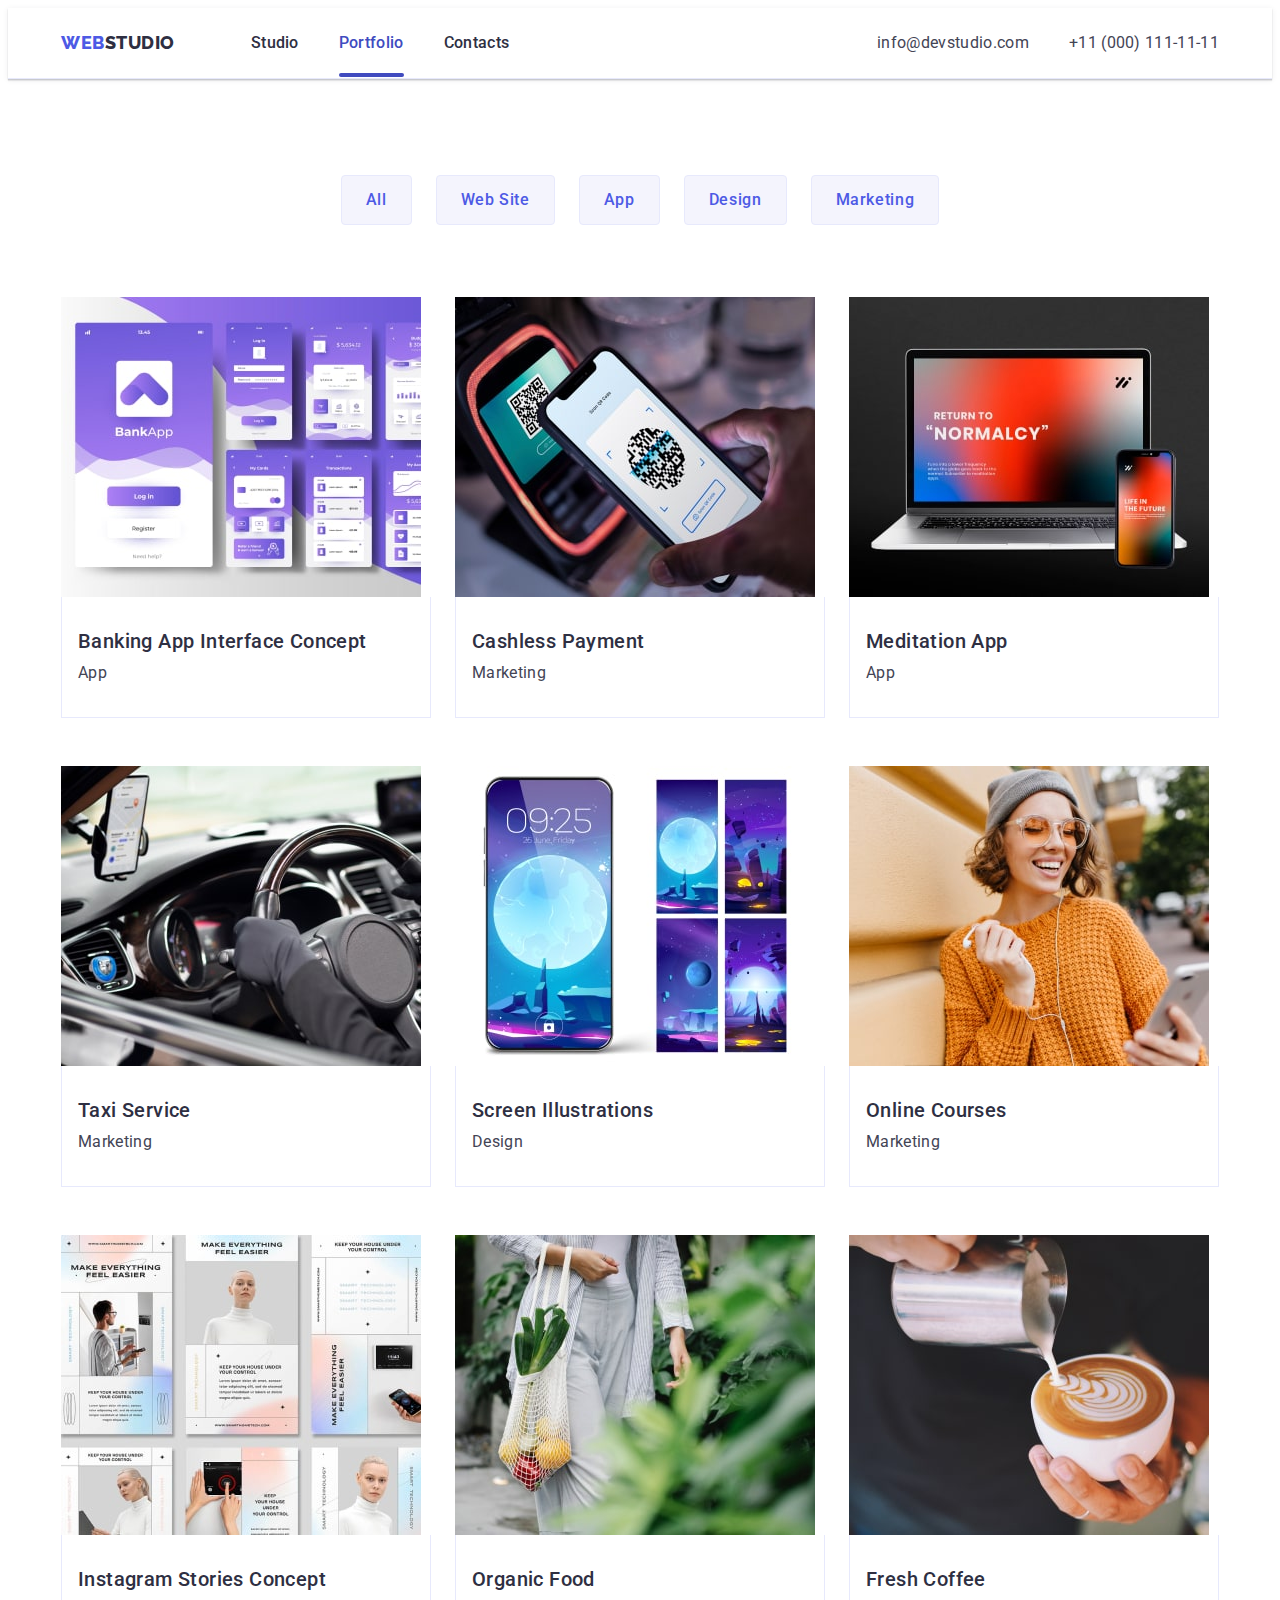
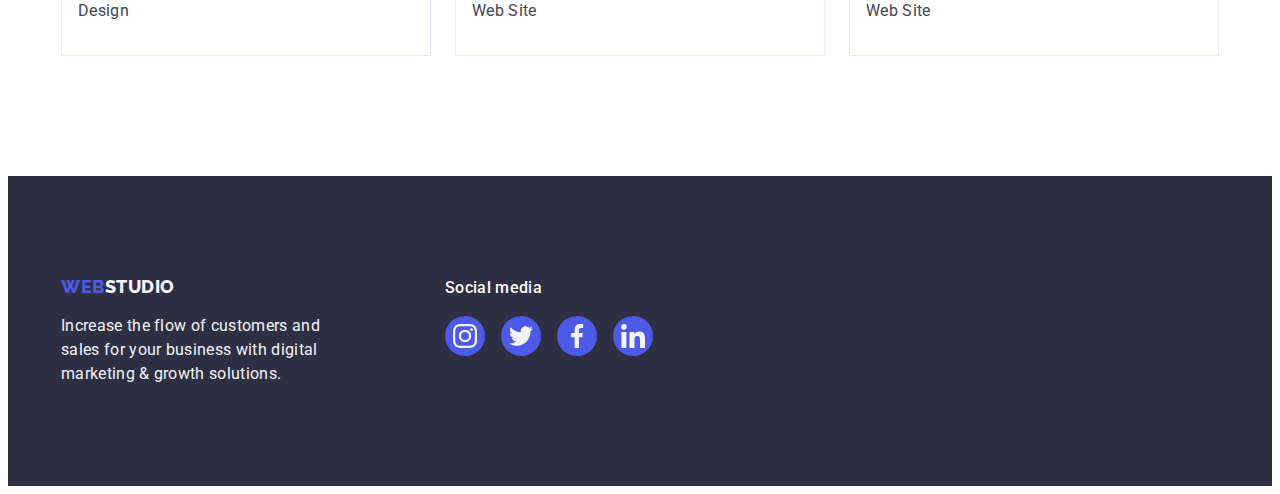
==== portfolio.html @ 8c323e9b "Initial commit" ====
<!DOCTYPE html>
<html lang="en">
  <head>
    <meta charset="UTF-8" />
    <meta name="viewport" content="width=device-width, initial-scale=1.0" />
    <title>Portfolio</title>
    <link rel="preconnect" href="https://fonts.googleapis.com" />
    <link rel="preconnect" href="https://fonts.gstatic.com" crossorigin />
    <link
      href="https://fonts.googleapis.com/css2?family=Raleway:wght@800&family=Roboto:wght@400;500;700;900&display=swap"
      rel="stylesheet"
    />
    <link
      rel="stylesheet"
      href="https://cdnjs.cloudflare.com/ajax/libs/modern-normalize/2.0.0/modern-normalize.min.css"
      integrity="sha512-4xo8blKMVCiXpTaLzQSLSw3KFOVPWhm/TRtuPVc4WG6kUgjH6J03IBuG7JZPkcWMxJ5huwaBpOpnwYElP/m6wg=="
      crossorigin="anonymous"
      referrerpolicy="no-referrer"
    />
    <link rel="stylesheet" href="./css/styles.css" />
  </head>
  <body>
    <header class="header">
      <div class="container header-container">
        <nav class="header-navigation">
          <a href="./index.html" class="header-logo link"
            >Web<span class="header-logo-part">Studio</span></a
          >
          <ul class="list header-menu">
            <li>
              <a class="header-menu-link link" href="./index.html">Studio</a>
            </li>
            <li>
              <a class="header-menu-link link current" href="./portfolio.html"
                >Portfolio</a
              >
            </li>
            <li><a class="header-menu-link link" href="">Contacts</a></li>
          </ul>
        </nav>
        <address class="header-address">
          <ul class="list header-contacts">
            <li>
              <a class="contact-link link" href="mailto:info@devstudio.com"
                >info@devstudio.com</a
              >
            </li>
            <li>
              <a class="contact-link link" href="tel:+110001111111"
                >+11 (000) 111-11-11</a
              >
            </li>
          </ul>
        </address>
      </div>
    </header>
    <main>
      <section class="section-portfolio">
        <div class="container">
          <h1 class="visually-hidden">portfolio</h1>

          <ul class="list filter-list">
            <li><button type="button" class="filter-btn">All</button></li>
            <li>
              <button type="button" class="filter-btn">Web Site</button>
            </li>
            <li><button type="button" class="filter-btn">App</button></li>
            <li><button type="button" class="filter-btn">Design</button></li>
            <li>
              <button type="button" class="filter-btn">Marketing</button>
            </li>
          </ul>

          <ul class="list card-list">
            <li class="portfolio-card">
              <a class="link portfolio-link" href="">
                <div class="portfolio-cover">
                  <img
                    class="portfolio-img"
                    src="./images/App1.jpg"
                    alt="banking app"
                    width="360"
                    height="300"
                  />
                  <p class="portfolio-cover-text">
                    14 Stylish and User-Friendly App Design Concepts · Task
                    Manager App · Calorie Tracker App · Exotic Fruit Ecommerce
                    App · Cloud Storage App
                  </p>
                </div>
                <div class="portfolio-card-content">
                  <h2 class="portfolio-title">Banking App Interface Concept</h2>
                  <p class="portfolio-text">App</p>
                </div>
              </a>
            </li>
            <li class="portfolio-card">
              <a class="link portfolio-link" href="">
                <div class="portfolio-cover">
                  <img
                    src="./images/Cashless.jpg"
                    alt="Cashless Payment"
                    width="360"
                    height="300"
                  />
                  <p class="portfolio-cover-text">
                    14 Stylish and User-Friendly App Design Concepts · Task
                    Manager App · Calorie Tracker App · Exotic Fruit Ecommerce
                    App · Cloud Storage App
                  </p>
                </div>
                <div class="portfolio-card-content">
                  <h2 class="portfolio-title">Cashless Payment</h2>
                  <p class="portfolio-text">Marketing</p>
                </div>
              </a>
            </li>
            <li class="portfolio-card">
              <a class="link portfolio-link" href="">
                <div class="portfolio-cover">
                  <img
                    src="./images/Meditation-app.jpg"
                    alt="Meditation App"
                    width="360"
                    height="300"
                  />
                  <p class="portfolio-cover-text">
                    14 Stylish and User-Friendly App Design Concepts · Task
                    Manager App · Calorie Tracker App · Exotic Fruit Ecommerce
                    App · Cloud Storage App
                  </p>
                </div>
                <div class="portfolio-card-content">
                  <h2 class="portfolio-title">Meditation App</h2>
                  <p class="portfolio-text">App</p>
                </div>
              </a>
            </li>

            <li class="portfolio-card">
              <a class="link portfolio-link" href="">
                <div class="portfolio-cover">
                  <img
                    src="./images/Taxi-service.jpg"
                    alt="Taxi Service"
                    width="360"
                    height="300"
                  />
                  <p class="portfolio-cover-text">
                    14 Stylish and User-Friendly App Design Concepts · Task
                    Manager App · Calorie Tracker App · Exotic Fruit Ecommerce
                    App · Cloud Storage App
                  </p>
                </div>
                <div class="portfolio-card-content">
                  <h2 class="portfolio-title">Taxi Service</h2>
                  <p class="portfolio-text">Marketing</p>
                </div>
              </a>
            </li>
            <li class="portfolio-card">
              <a class="link portfolio-link" href="">
                <div class="portfolio-cover">
                  <img
                    src="./images/Screen.jpg"
                    alt="Screen Illustrations"
                    width="360"
                    height="300"
                  />
                  <p class="portfolio-cover-text">
                    14 Stylish and User-Friendly App Design Concepts · Task
                    Manager App · Calorie Tracker App · Exotic Fruit Ecommerce
                    App · Cloud Storage App
                  </p>
                </div>
                <div class="portfolio-card-content">
                  <h2 class="portfolio-title">Screen Illustrations</h2>
                  <p class="portfolio-text">Design</p>
                </div>
              </a>
            </li>
            <li class="portfolio-card">
              <a class="link portfolio-link" href="">
                <div class="portfolio-cover">
                  <img
                    src="./images/Online-courses.jpg"
                    alt="Online Courses"
                    width="360"
                    height="300"
                  />
                  <p class="portfolio-cover-text">
                    14 Stylish and User-Friendly App Design Concepts · Task
                    Manager App · Calorie Tracker App · Exotic Fruit Ecommerce
                    App · Cloud Storage App
                  </p>
                </div>
                <div class="portfolio-card-content">
                  <h2 class="portfolio-title">Online Courses</h2>
                  <p class="portfolio-text">Marketing</p>
                </div>
              </a>
            </li>

            <li class="portfolio-card">
              <a class="link portfolio-link" href="">
                <div class="portfolio-cover">
                  <img
                    src="./images/Instagram-stories.jpg"
                    alt="Instagram Stories"
                    width="360"
                    height="300"
                  />
                  <p class="portfolio-cover-text">
                    14 Stylish and User-Friendly App Design Concepts · Task
                    Manager App · Calorie Tracker App · Exotic Fruit Ecommerce
                    App · Cloud Storage App
                  </p>
                </div>
                <div class="portfolio-card-content">
                  <h2 class="portfolio-title">Instagram Stories Concept</h2>
                  <p class="portfolio-text">Design</p>
                </div>
              </a>
            </li>
            <li class="portfolio-card">
              <a class="link portfolio-link" href="">
                <div class="portfolio-cover">
                  <img
                    src="./images/Organic-food.jpg"
                    alt="Organic Food"
                    width="360"
                    height="300"
                  />
                  <p class="portfolio-cover-text">
                    14 Stylish and User-Friendly App Design Concepts · Task
                    Manager App · Calorie Tracker App · Exotic Fruit Ecommerce
                    App · Cloud Storage App
                  </p>
                </div>
                <div class="portfolio-card-content">
                  <h2 class="portfolio-title">Organic Food</h2>
                  <p class="portfolio-text">Web Site</p>
                </div>
              </a>
            </li>
            <li class="portfolio-card">
              <a class="link portfolio-link" href="">
                <div class="portfolio-cover">
                  <img
                    src="./images/Fresh-coffee.jpg"
                    alt="Fresh Coffee"
                    width="360"
                    height="300"
                  />
                  <p class="portfolio-cover-text">
                    14 Stylish and User-Friendly App Design Concepts · Task
                    Manager App · Calorie Tracker App · Exotic Fruit Ecommerce
                    App · Cloud Storage App
                  </p>
                </div>
                <div class="portfolio-card-content">
                  <h2 class="portfolio-title">Fresh Coffee</h2>
                  <p class="portfolio-text">Web Site</p>
                </div>
              </a>
            </li>
          </ul>
        </div>
      </section>
    </main>
    <footer class="footer">
      <div class="container footer-container">
        <div class="footer-webstudio">
          <a href="./index.html" class="footer-logo link"
            >Web<span class="footer-logo-part">Studio</span></a
          >
          <p class="footer-text">
            Increase the flow of customers and sales for your business with
            digital marketing & growth solutions.
          </p>
        </div>
        <div class="footer-socials">
          <p class="footer-socials-text">Social media</p>
          <ul class="footer-list list">
            <li class="footer-socials-icon">
              <a href="" class="link footer-socials-link">
                <svg class="socials-icon" width="24" height="24">
                  <use href="./images/icons.svg#icon-instagram-2"></use>
                </svg>
              </a>
            </li>
            <li class="footer-socials-icon">
              <a href="" class="link footer-socials-link">
                <svg class="socials-icon" width="24" height="24">
                  <use href="./images/icons.svg#icon-twitter-1"></use>
                </svg>
              </a>
            </li>
            <li class="footer-socials-icon">
              <a href="" class="link footer-socials-link">
                <svg class="socials-icon" width="24" height="24">
                  <use href="./images/icons.svg#icon-facebook-1"></use>
                </svg>
              </a>
            </li>
            <li class="footer-socials-icon">
              <a href="" class="link footer-socials-link">
                <svg class="socials-icon" width="24" height="24">
                  <use href="./images/icons.svg#icon-linkedin-1"></use>
                </svg>
              </a>
            </li>
          </ul>
        </div>
      </div>
    </footer>
  </body>
</html>
---- css/styles.css ----
:root {
  --iris: #4d5ae5;
  --navyblue: #2e2f42;
  --slate: #434455;
  --white: #fff;
  --ocean: #404bbf;
  --cloud: #f4f4fd;
  --green: #31d0aa;
  --dairy: #fcfcfc;
}

p,
h1,
h2,
h3,
h4,
h5,
h6 {
  margin-top: 0;
  margin-bottom: 0;
}

ul,
ol {
  margin-top: 0;
  margin-bottom: 0;
  padding-left: 0;
}

img {
  display: block;
}

.list {
  list-style-type: none;
}

.link {
  text-decoration: none;
}

body {
  font-family: "Roboto", sans-serif;
  color: #434455;
  background-color: #fff;
}

.container {
  width: 100%;
  max-width: 1158px;
  padding-right: 15px;
  padding-left: 15px;
  margin: 0 auto;
}

.visually-hidden {
  position: absolute;
  width: 1px;
  height: 1px;
  margin: -1px;
  border: 0;
  padding: 0;
  white-space: nowrap;
  clip-path: inset(100%);
  clip: rect(0 0 0 0);
  overflow: hidden;
}

.section {
  padding-top: 120px;
  padding-bottom: 120px;
}

/**---------- HEADER ---------- */

.header {
  border-bottom: 1px solid #e7e9fc;
  box-shadow: 0px 2px 1px rgba(46, 47, 66, 0.08),
    0px 1px 1px rgba(46, 47, 66, 0.16), 0px 1px 6px rgba(46, 47, 66, 0.08);
}

.header-container {
  display: flex;
  align-items: center;
}

.header-logo {
  color: var(--iris, #4d5ae5);
  font-size: 18px;
  font-family: "Raleway", sans-serif;
  font-weight: 800;
  line-height: 1.17;
  letter-spacing: 0.03em;
  text-transform: uppercase;
  padding-top: 24px;
  padding-bottom: 24px;
  margin-right: 76px;
}

.header-logo-part {
  color: var(--navyblue, #2e2f42);
  font-size: 18px;
  font-weight: 800;
  line-height: 1.16;
  letter-spacing: 0.03em;
  text-transform: uppercase;
}

.header-navigation {
  display: flex;
  align-items: center;
}

.header-menu {
  display: flex;
  gap: 40px;
}

.header-address {
  margin-left: auto;
}

.header-contacts {
  display: flex;
  gap: 40px;
}

.header-menu-link {
  color: var(--navyblue, #2e2f42);
  font-size: 16px;
  font-weight: 500;
  line-height: 1.5;
  letter-spacing: 0.02em;
  padding: 24px 0;
  transition: color 250ms cubic-bezier(0.4, 0, 0.2, 1);
}

.current {
  position: relative;
  color: var(--ocean, #404bbf);
}

.current::after {
  content: "";
  position: absolute;
  bottom: -1px;
  left: 0;
  width: 100%;
  height: 4px;
  border-radius: 2px;
  background: var(--ocean, #404bbf);
}

.contact-link {
  color: var(--slate, #434455);
  font-size: 16px;
  line-height: 1.5;
  letter-spacing: 0.02em;
  padding: 24px 0;
  transition: color 250ms cubic-bezier(0.4, 0, 0.2, 1);
}

.header-menu-link:hover,
.header-menu-link:focus {
  color: var(--ocean, #404bbf);
}

.header-address {
  font-style: normal;
}

.contact-link:hover,
.contact-link:focus {
  color: #404bbf;
}

/**---------- HERO ---------- */

.hero {
  background: var(--navyblue, #2e2f42);
  padding-top: 188px;
  padding-bottom: 188px;
  background-image: linear-gradient(
      rgba(46, 47, 66, 0.7),
      rgba(46, 47, 66, 0.7)
    ),
    url(../images/people-office.jpg);
  max-width: 1440px;
  margin: 0 auto;
  background-repeat: no-repeat;
  background-position: center;
  background-size: cover;
}

.hero-container {
  display: block;
}

.hero-title {
  color: var(--white, #fff);
  font-size: 56px;
  line-height: 1.07;
  letter-spacing: 0.02em;
  text-align: center;
  max-width: 496px;
  display: flex;
  width: 496px;
  flex-direction: column;
  flex-shrink: 0;
  margin-bottom: 48px;
  display: block;
  margin-left: auto;
  margin-right: auto;
}

.hero-btn {
  color: var(--white, #fff);
  font-size: 16px;
  font-family: "Roboto", sans-serif;
  font-weight: 500;
  line-height: 1.5;
  letter-spacing: 0.04em;
  background-color: var(--iris, #4d5ae5);
  cursor: pointer;
  margin: 0 auto;
  display: block;
  border: none;
  padding: 16px 32px;
  border-radius: 4px;
  min-width: 169px;
  transition: background-color 250ms cubic-bezier(0.4, 0, 0.2, 1);
}

.hero-btn:hover,
.hero-btn:focus {
  background-color: var(--ocean, #404bbf);
}

/**---------- FEATURES ---------- */

.features-list {
  display: flex;
  gap: 24px;
}

.features-item {
  width: calc((100% - 24px * 3) / 4);
}

.features-block-icon {
  display: flex;
  align-items: center;
  justify-content: center;
  width: 264px;
  height: 112px;
  border-radius: 4px;
  background: var(--cloud, #f4f4fd);
  padding: 24px 100px;
  margin-bottom: 8px;
}

.features-title {
  font-size: 20px;
  font-weight: 500;
  line-height: 1.2;
  letter-spacing: 0.04em;
  color: var(--navyblue, #2e2f42);
  margin-bottom: 8px;
}
.features-text {
  color: var(--slate, #434455);
  font-size: 16px;
  line-height: 1.5;
  letter-spacing: 0.02em;
}

/**---------- WORK ---------- */

.section-work {
  padding-top: 0;
}

.work-list {
  display: flex;
  gap: 24px;
}

.work-item {
  width: calc((100% - 24px * 2) / 3);
}

.work-title {
  font-size: 36px;
  line-height: 1.11;
  letter-spacing: 0.02em;
  text-transform: capitalize;
  text-align: center;
  color: var(--navyblue, #2e2f42);
  margin-bottom: 72px;
}

/**---------- OUR TEAM ---------- */

.team {
  background-color: var(--cloud, #f4f4fd);
  padding-bottom: 120px;
}

.team-title {
  font-size: 36px;
  line-height: 1.11;
  letter-spacing: 0.02em;
  text-transform: capitalize;
  text-align: center;
  color: var(--navyblue, #2e2f42);
  margin-bottom: 72px;
}

.team-list {
  display: flex;
  gap: 24px;
}

.team-card {
  background-color: var(--white, #fff);
  width: calc((100% - 24px * 3) / 4);
  border-radius: 0px 0px 4px 4px;
  box-shadow: 0px 2px 1px 0px rgba(46, 47, 66, 0.08),
    0px 1px 1px 0px rgba(46, 47, 66, 0.16),
    0px 1px 6px 0px rgba(46, 47, 66, 0.08);
}

.card-content {
  padding: 32px 0;
}

.team-member-title {
  font-size: 20px;
  font-weight: 500;
  line-height: 1.2;
  letter-spacing: 0.02em;
  color: var(--navyblue, #2e2f42);
  text-align: center;
  margin-bottom: 8px;
}

.team-text {
  color: var(--slate, #434455);
  font-size: 16px;
  line-height: 1.5;
  letter-spacing: 0.02em;
  text-align: center;
  margin-bottom: 8px;
}

.card-content-list {
  display: flex;
  justify-content: center;
  gap: 24px;
}

.team-socials-icon {
  width: 40px;
  height: 40px;
}

.socials-link:hover,
.socials-link:focus {
  background-color: var(--ocean, #404bbf);
}

.socials-link {
  width: 100%;
  height: 100%;
  display: flex;
  justify-content: center;
  align-items: center;
  background-color: var(--iris, #4d5ae5);
  border-radius: 50%;
  color: var(--cloud, #f4f4fd);
  transition: background-color 250ms cubic-bezier(0.4, 0, 0.2, 1);
}

.socials-icon {
  fill: currentColor;
}

/**---------- CUSTOMERS ---------- */

.customers-title {
  color: var(--navyblue, #2e2f42);
  text-align: center;
  font-size: 36px;
  font-weight: 700;
  line-height: 1.11;
  letter-spacing: 0.02em;
  text-transform: capitalize;
  margin-bottom: 72px;
}

.customers-list {
  display: flex;
  gap: 24px;
}

.customers-company {
  width: 168px;
  height: 88px;
  border-radius: 4px;
}

.customers-link {
  width: 100%;
  height: 100%;
  border: 1px solid var(--lightslate, #8e8f99);
  border-radius: 4px;
  display: flex;
  justify-content: center;
  align-items: center;
  color: var(--lightslate, #8e8f99);
  transition: border-color 250ms cubic-bezier(0.4, 0, 0.2, 1),
    color 250ms cubic-bezier(0.4, 0, 0.2, 1);
}

.customers-link:is(:hover, :focus) {
  border-color: var(--ocean, #404bbf);
  color: var(--ocean, #404bbf);
}

.customers-icon {
  fill: currentColor;
}

/**---------- FOOTER ---------- */

.footer {
  background-color: var(--navyblue, #2e2f42);
  padding: 100px 0;
}

.footer-container {
  display: flex;
  align-items: baseline;
}

.footer-webstudio {
  margin-right: 120px;
}

.footer-logo {
  color: var(--iris, #4d5ae5);
  font-size: 18px;
  font-family: "Raleway", sans-serif;
  font-weight: 800;
  line-height: 1.17;
  letter-spacing: 0.03em;
  text-transform: uppercase;
  margin-bottom: 16px;
  display: inline-block;
}

.footer-logo-part {
  color: var(--cloud, #f4f4fd);
  font-size: 18px;
  font-weight: 800;
  line-height: 1.16;
  letter-spacing: 0.03em;
  text-transform: uppercase;
}

.footer-text {
  color: var(--cloud, #f4f4fd);
  font-size: 16px;
  line-height: 1.5;
  letter-spacing: 0.02em;
  max-width: 264px;
}

.footer-socials {
  display: inline-block;
}

.footer-socials-text {
  font-size: 16px;
  font-style: normal;
  font-weight: 500;
  line-height: 1.5;
  letter-spacing: 0.02em;
  color: var(--white, #fff);
  margin-bottom: 16px;
}

.footer-list {
  display: flex;
  gap: 16px;
}

.footer-socials-icon {
  width: 40px;
  height: 40px;
}

.footer-socials-link {
  width: 100%;
  height: 100%;
  display: flex;
  justify-content: center;
  align-items: center;
  background-color: var(--iris, #4d5ae5);
  border-radius: 50%;
  color: var(--cloud, #f4f4fd);
  transition: background-color 250ms cubic-bezier(0.4, 0, 0.2, 1);
}

.footer-socials-link:hover,
.footer-socials-link:focus {
  background-color: var(--green, #31d0aa);
}
/**---------- PORTFOLIO ---------- */

.section-portfolio {
  padding-bottom: 120px;
  padding-top: 96px;
}

.filter-list {
  display: flex;
  justify-content: center;
  gap: 24px;
  margin-bottom: 72px;
}

.filter-btn {
  background-color: var(--cloud, #f4f4fd);
  color: var(--iris, #4d5ae5);
  font-size: 16px;
  font-family: "Roboto", sans-serif;
  font-weight: 500;
  line-height: 1.5;
  letter-spacing: 0.04em;
  cursor: pointer;
  border: 1px solid #e7e9fc;
  padding: 12px 24px;
  border-radius: 4px;
  transition: color 250ms cubic-bezier(0.4, 0, 0.2, 1),
    background-color 250ms cubic-bezier(0.4, 0, 0.2, 1),
    border-color 250ms cubic-bezier(0.4, 0, 0.2, 1),
    box-shadow 250ms cubic-bezier(0.4, 0, 0.2, 1);
}

.filter-btn:hover,
.filter-btn:focus {
  color: #ffffff;
  background: var(--ocean, #404bbf);
  border: 1px solid transparent;
  box-shadow: 0px 2px 2px 0px rgba(0, 0, 0, 0.12),
    0px 2px 1px 0px rgba(0, 0, 0, 0.08), 0px 3px 1px 0px rgba(0, 0, 0, 0.1);
}

.card-list {
  display: flex;
  flex-wrap: wrap;
  column-gap: 24px;
  row-gap: 48px;
}

.block-list:not(:last-child) {
  padding-bottom: 48px;
}

.portfolio-card {
  width: calc((100% - 48px) / 3);
}

.portfolio-cover {
  position: relative;
  overflow: hidden;
}

.portfolio-link:hover .portfolio-cover-text {
  transform: translateY(0%);
}

.portfolio-link:focus .portfolio-cover-text {
  transform: translateY(0%);
}

.portfolio-cover-text {
  position: absolute;
  top: 0;
  left: 0;
  width: 100%;
  height: 100%;
  padding: 40px 32px;
  color: var(--cloud, #f4f4fd);
  font-size: 16px;
  line-height: 1.5;
  letter-spacing: 0.02em;
  background-color: var(--iris, #4d5ae5);
  transform: translateY(100%);
  transition: transform 250ms cubic-bezier(0.4, 0, 0.2, 1);
}

.portfolio-link {
  display: block;
  transition: box-shadow 250ms cubic-bezier(0.4, 0, 0.2, 1);
  transform: translateY(0%);
}

.portfolio-link:hover,
.portfolio-link:focus {
  background: var(--white, #fff);
  box-shadow: 0px 2px 1px 0px rgba(46, 47, 66, 0.08),
    0px 1px 1px 0px rgba(46, 47, 66, 0.16),
    0px 1px 6px 0px rgba(46, 47, 66, 0.08);
}

.portfolio-card-content {
  padding: 32px 16px;
  border: 1px solid #e7e9fc;
  border-top: none;
}

.portfolio-title {
  font-size: 20px;
  font-weight: 500;
  line-height: 1.2;
  letter-spacing: 0.02em;
  color: var(--navyblue, #2e2f42);
  margin-bottom: 8px;
}

.portfolio-text {
  color: var(--slate, #434455);
  font-size: 16px;
  line-height: 1.5;
  letter-spacing: 0.02em;
}

/**---------- MODAL ---------- */

.backdrop {
  position: fixed;
  top: 0;
  width: 100%;
  height: 100%;
  background-color: var(--navyblue-modal, rgba(46, 47, 66, 0.4));
  transition: opacity 250ms cubic-bezier(0.4, 0, 0.2, 1),
    visibility 250ms cubic-bezier(0.4, 0, 0.2, 1);
}

.modal {
  width: 408px;
  min-height: 584px;
  border-radius: 4px;
  background-color: var(--dairy, #fcfcfc);
  box-shadow: 0px 2px 1px 0px rgba(0, 0, 0, 0.2),
    0px 1px 3px 0px rgba(0, 0, 0, 0.12), 0px 1px 1px 0px rgba(0, 0, 0, 0.14);
  position: absolute;
  left: 50%;
  top: 50%;
  transform: translate(-50%, -50%);
  transition: transform 250ms cubic-bezier(0.4, 0, 0.2, 1);
}

.modal-close-btn {
  border: none;
  background: transparent;
  width: 24px;
  height: 24px;
  position: absolute;
  top: 24px;
  right: 24px;
  cursor: pointer;
  border-radius: 50%;
  color: var(--navyblue);
  background-color: var(--cornflower, #e7e9fc);
  stroke-width: 1px;
  stroke: rgba(0, 0, 0, 0.1);
  transition: background-color 250ms cubic-bezier(0.4, 0, 0.2, 1),
    border 250ms cubic-bezier(0.4, 0, 0.2, 1);
  display: flex;
  justify-content: center;
  align-items: center;
  border: 1px solid rgba(0, 0, 0, 0.1);
  padding: 0;
}

.modal-close-btn:hover,
.modal-close-btn:focus {
  background-color: var(--ocean, #404bbf);
  border: none;
}

.modal-icon {
  fill: currentColor;
  transition: fill 250ms cubic-bezier(0.4, 0, 0.2, 1);
}

.modal-close-btn:is(:hover, :focus) .modal-icon {
  fill: var(--white, #fff);
}

.is-hidden {
  opacity: 0;
  visibility: hidden;
  pointer-events: none;
}
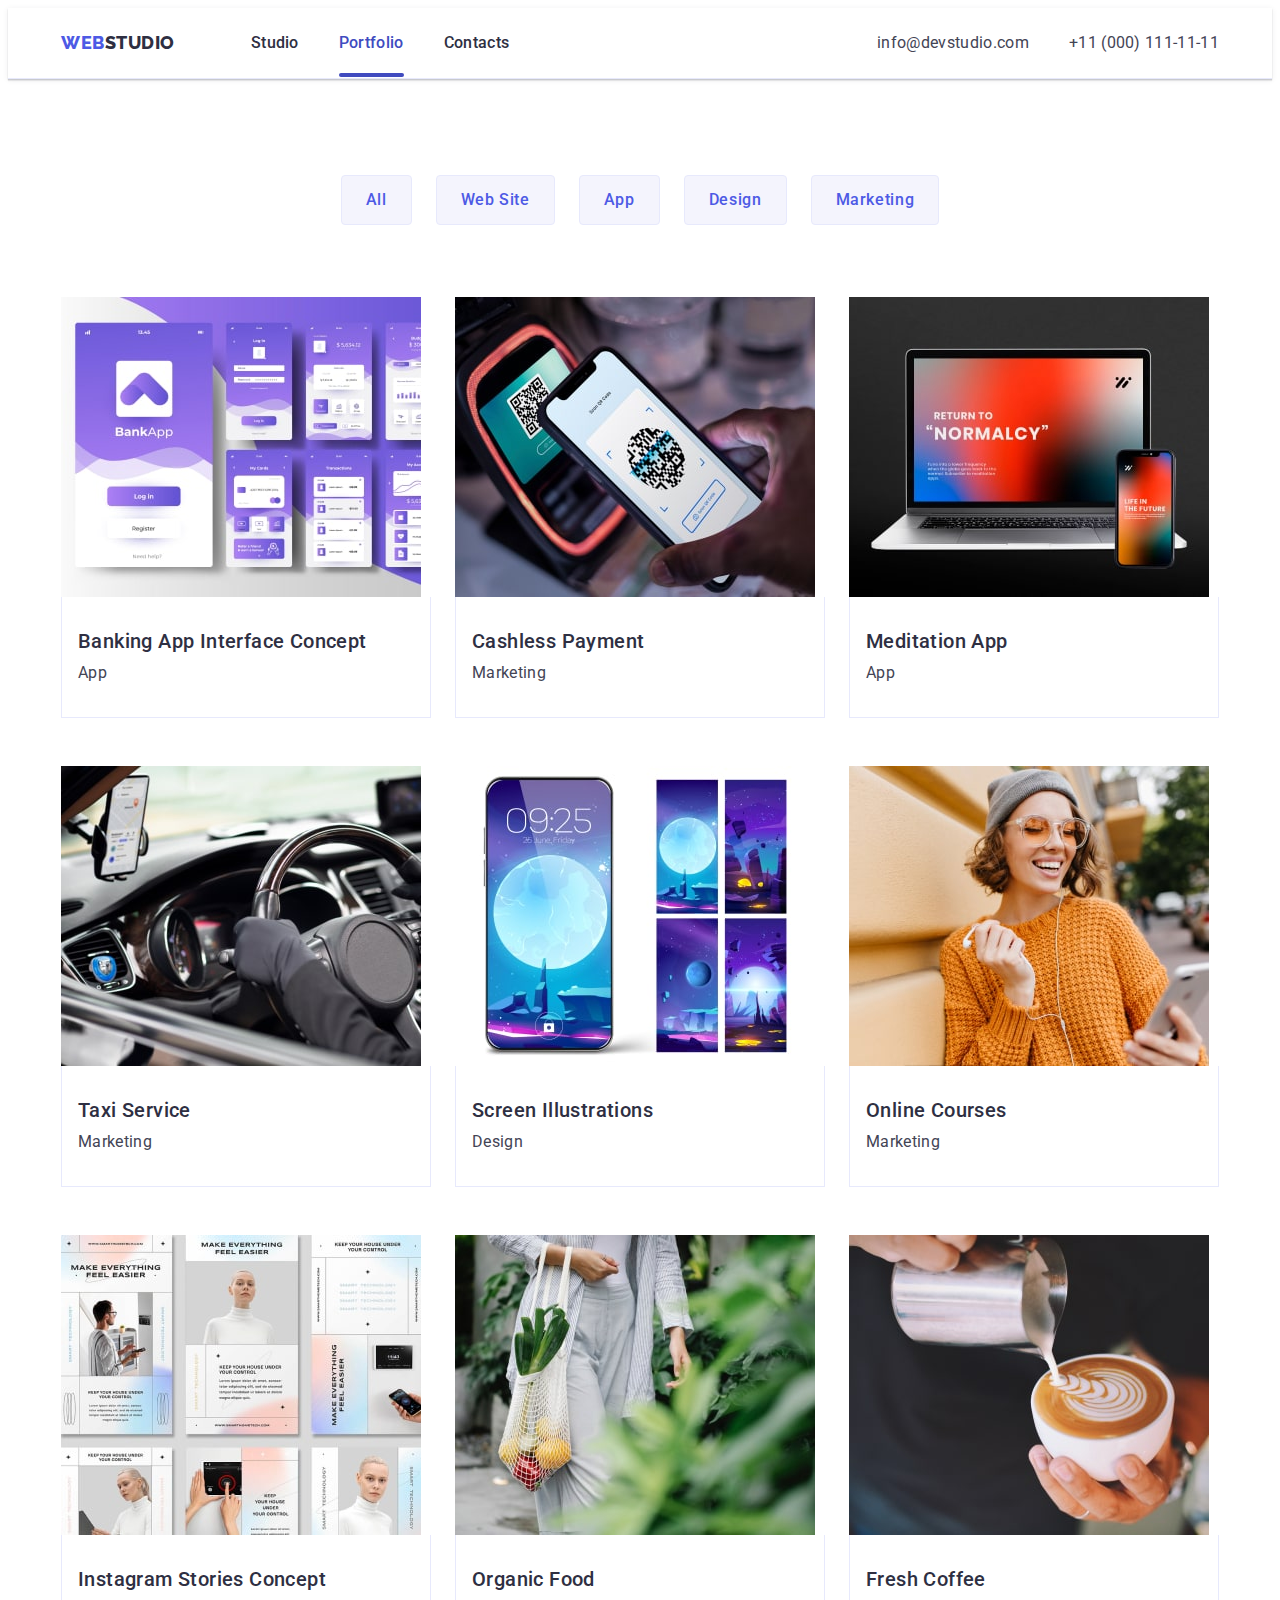
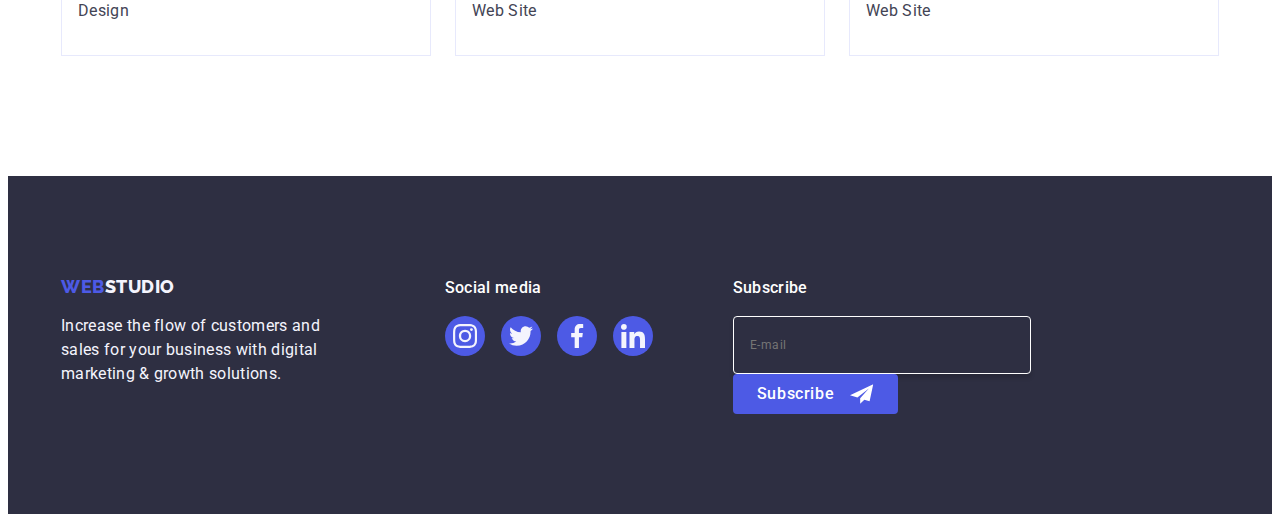
==== commit 3b75b1c0: "com-05-1" ====
--- a/portfolio.html
+++ b/portfolio.html
@@ -312,6 +312,17 @@
             </li>
           </ul>
         </div>
+        <div class="footer-subscribe">
+          <p class="footer-subscribe-title">Subscribe</p>
+          <form class="footer-form">
+            <input type="email" name="footer-email" class="footer-input" placeholder="E-mail">
+            <button type="submit" class="footer-submit-btn">Subscribe
+              <svg class="footer-btn-icon" width="24" height="24">
+                <use href="./images/icons.svg#icon-Frame-subscribe"></use>
+              </svg>
+            </button>
+          </form>
+        </div>
       </div>
     </footer>
   </body>
--- a/css/styles.css
+++ b/css/styles.css
@@ -43,6 +43,10 @@
   font-family: "Roboto", sans-serif;
   color: #434455;
   background-color: #fff;
+}
+
+input {
+  font-family: inherit;
 }
 
 .container {
@@ -255,7 +259,6 @@
   height: 112px;
   border-radius: 4px;
   background: var(--cloud, #f4f4fd);
-  padding: 24px 100px;
   margin-bottom: 8px;
 }
 
@@ -516,6 +519,58 @@
 .footer-socials-link:focus {
   background-color: var(--green, #31d0aa);
 }
+
+.footer-subscribe {
+  margin-left: 80px;
+}
+.footer-subscribe-title {
+  margin-bottom: 16px;
+  color: var(--white, #fff);
+  font-size: 16px;
+  font-weight: 500;
+  line-height: 1.5;
+  letter-spacing: 0.02em;
+}
+
+.footer-input {
+  width: 264px;
+  height: 40px;
+  border-radius: 4px;
+  border: 1px solid var(--white, #fff);
+  box-shadow: 0px 4px 4px 0px rgba(0, 0, 0, 0.15);
+  background-color: transparent;
+  color: var(--white, #fff);
+  font-size: 12px;
+  line-height: 2;
+  letter-spacing: 0.04em;
+  padding: 8px 16px;
+  margin-right: 20px;
+}
+
+.footer-submit-btn {
+  color: var(--white, #fff);
+  text-align: center;
+  font-family: Roboto, sans-serif;
+  font-size: 16px;
+  font-weight: 500;
+  line-height: 1.5;
+  letter-spacing: 0.64px;
+  display: inline-flex;
+  padding: 8px 24px;
+  justify-content: center;
+  align-items: center;
+  gap: 16px;
+  border-radius: 4px;
+  background: var(--iris, #4d5ae5);
+  border: none;
+  width: 165px;
+  height: 40px;
+  cursor: pointer;
+}
+
+.footer-btn-icon {
+  fill: var(--white, #fff);
+}
 /**---------- PORTFOLIO ---------- */
 
 .section-portfolio {
@@ -661,6 +716,153 @@
   top: 50%;
   transform: translate(-50%, -50%);
   transition: transform 250ms cubic-bezier(0.4, 0, 0.2, 1);
+  padding: 72px 24px 24px 24px;
+}
+
+.modal-title {
+  max-width: 360px;
+  color: var(--navyblue, #2e2f42);
+  text-align: center;
+  font-size: 16px;
+  font-weight: 500;
+  line-height: 1.5;
+  letter-spacing: 0.02em;
+  margin-bottom: 16px;
+}
+
+.modal-field {
+  margin-bottom: 8px;
+  position: relative;
+}
+
+.modal-input {
+  width: 100%;
+  height: 40px;
+  border-radius: 4px;
+  border: 1px solid var(--navyblue-modal, rgba(46, 47, 66, 0.4));
+  background-color: transparent;
+  color: var(--navyblue, #2e2f42);
+  outline: transparent;
+  padding: 11px 10px 11px 38px;
+}
+
+.modal-input:focus {
+  border-color: var(--iris, #4d5ae5);
+  transition: border 250ms cubic-bezier(0.4, 0, 0.2, 1);
+}
+
+.modal-input:focus::placeholder {
+  opacity: 0;
+}
+
+.modal-input:focus + .modal-input-icon {
+  fill: var(--iris, #4d5ae5);
+  transition: border-color 250ms cubic-bezier(0.4, 0, 0.2, 1);
+}
+
+.input-label {
+  color: var(--lightslate, #8e8f99);
+  font-size: 12px;
+  font-weight: 400;
+  line-height: 1.16;
+  letter-spacing: 0.04em;
+  margin-bottom: 4px;
+}
+
+.input-wrap {
+  position: relative;
+}
+
+.modal-input-icon {
+  position: absolute;
+  left: 16px;
+  top: 50%;
+  transform: translateY(-50%);
+}
+
+.modal-textarea {
+  width: 100%;
+  height: 120px;
+  border-radius: 4px;
+  border: 1px solid var(--navyblue-modal, rgba(46, 47, 66, 0.4));
+  background-color: transparent;
+  color: var(--navyblue, #2e2f42);
+  outline: transparent;
+  resize: none;
+}
+
+.modal-textarea::placeholder {
+  color: var(--navyblue-modal, rgba(46, 47, 66, 0.4));
+  font-size: 12px;
+  line-height: 1.16;
+  letter-spacing: 0.04em;
+}
+
+.modal-textarea:focus {
+  border-color: var(--iris, #4d5ae5);
+  transition: border-color 250ms cubic-bezier(0.4, 0, 0.2, 1);
+}
+
+.modal-checkbox {
+  margin-bottom: 24px;
+}
+
+.modal-check-text {
+  color: var(--lightslate, #8e8f99);
+  font-size: 12px;
+  line-height: 1.16;
+  letter-spacing: 0.04em;
+}
+
+.modal-check-span {
+  display: inline-flex;
+  align-items: center;
+  justify-content: center;
+  width: 16px;
+  height: 16px;
+  border-radius: 2px;
+  border: 1px solid var(--navyblue-modal, rgba(46, 47, 66, 0.4));
+  margin-right: 8px;
+  transition: background-color 250ms cubic-bezier(0.4, 0, 0.2, 1),
+    border 250ms cubic-bezier(0.4, 0, 0.2, 1),
+    fill 250ms cubic-bezier(0.4, 0, 0.2, 1);
+  fill: transparent;
+  transform: translateY(25%);
+}
+
+.input-check:checked + .modal-check-text .modal-check-icon {
+  background-color: var(--ocean, #404bbf);
+  border: none;
+  fill: var(--cloud);
+}
+
+.input-check:focus + .modal-check-text .modal-check-span {
+  border-color: var(--ocean, #404bbf);
+  transition: border 250ms cubic-bezier(0.4, 0, 0.2, 1);
+}
+
+.modal-privacy-link {
+  color: var(--iris, #4d5ae5);
+  line-height: 1.3;
+  text-decoration-line: underline;
+}
+
+.send-btn {
+  color: var(--white, #fff);
+  font-size: 16px;
+  font-family: "Roboto", sans-serif;
+  font-weight: 500;
+  line-height: 1.5;
+  letter-spacing: 0.04em;
+  background-color: var(--iris, #4d5ae5);
+  cursor: pointer;
+  margin: 0 auto;
+  display: block;
+  border: none;
+  padding: 16px 32px;
+  border-radius: 4px;
+  min-width: 169px;
+  transition: background-color 250ms cubic-bezier(0.4, 0, 0.2, 1);
 }
 
 .modal-close-btn {
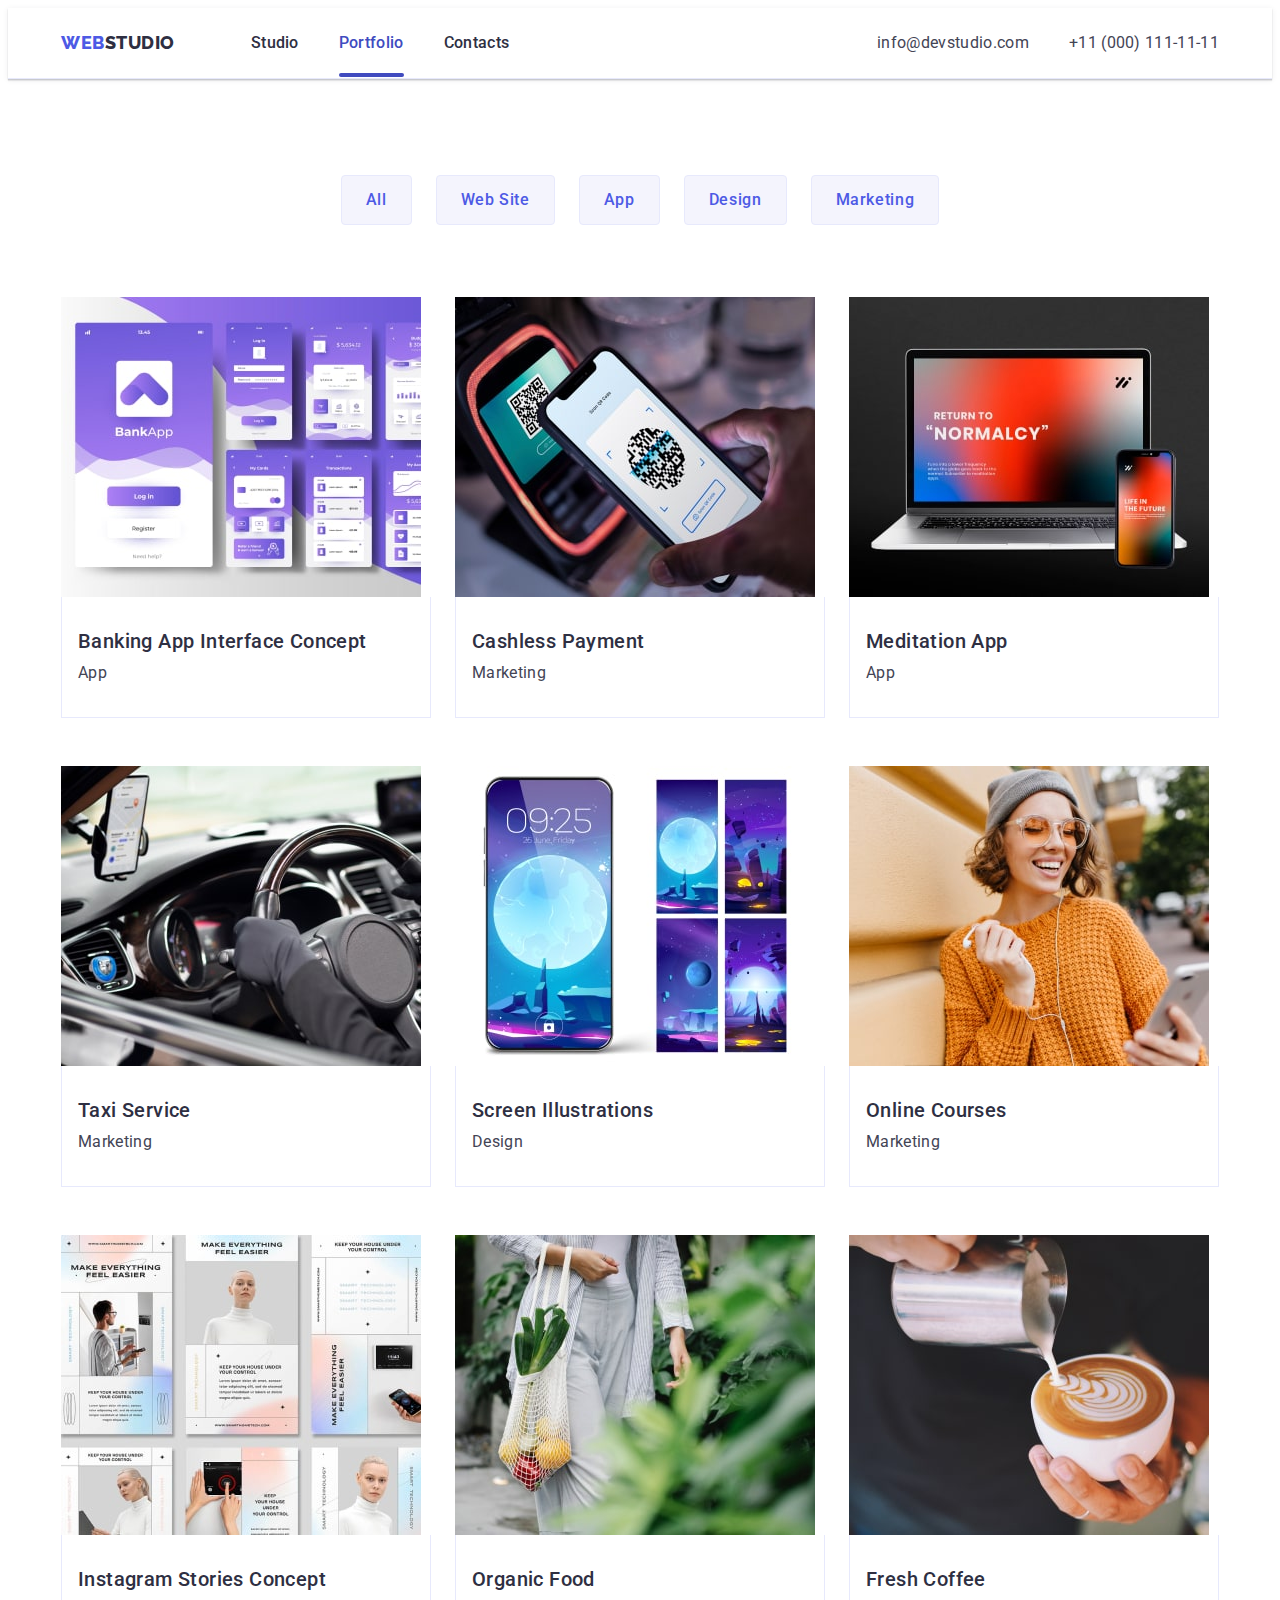
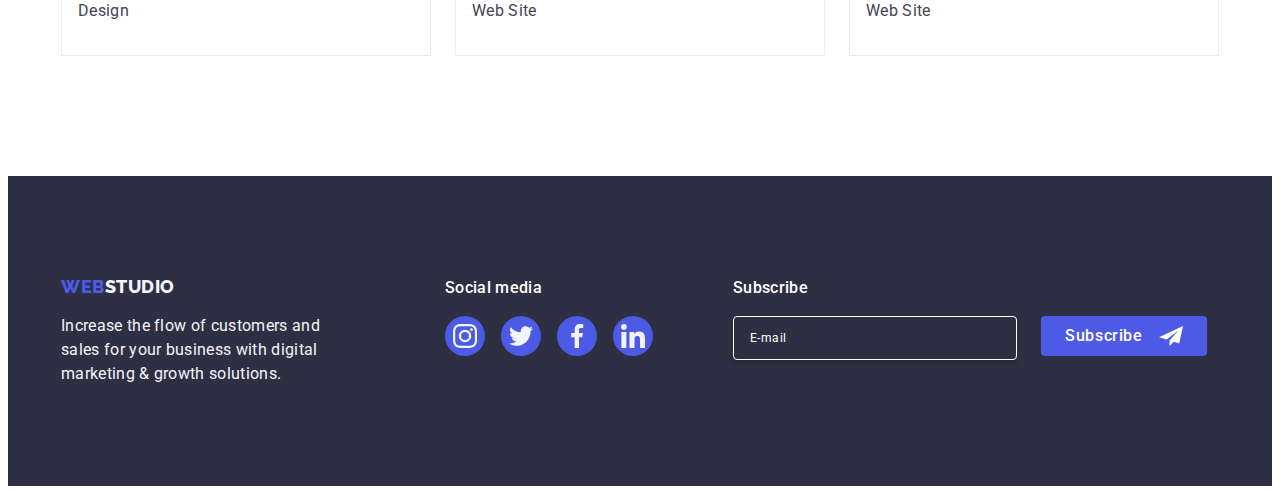
==== commit a2c46e91: "com-05-2" ====
--- a/portfolio.html
+++ b/portfolio.html
@@ -315,8 +315,16 @@
         <div class="footer-subscribe">
           <p class="footer-subscribe-title">Subscribe</p>
           <form class="footer-form">
-            <input type="email" name="footer-email" class="footer-input" placeholder="E-mail">
-            <button type="submit" class="footer-submit-btn">Subscribe
+            <label class="footer-subscribe-label">
+              <input
+                type="email"
+                name="footer-email"
+                class="footer-input"
+                placeholder="E-mail"
+              />
+            </label>
+            <button type="submit" class="footer-submit-btn">
+              Subscribe
               <svg class="footer-btn-icon" width="24" height="24">
                 <use href="./images/icons.svg#icon-Frame-subscribe"></use>
               </svg>
--- a/css/styles.css
+++ b/css/styles.css
@@ -532,6 +532,11 @@
   letter-spacing: 0.02em;
 }
 
+.footer-form {
+  display: flex;
+  gap: 24px;
+}
+
 .footer-input {
   width: 264px;
   height: 40px;
@@ -541,10 +546,13 @@
   background-color: transparent;
   color: var(--white, #fff);
   font-size: 12px;
-  line-height: 2;
+  line-height: 1.5;
   letter-spacing: 0.04em;
-  padding: 8px 16px;
-  margin-right: 20px;
+  padding-left: 16px;
+}
+
+::placeholder {
+  color: var(--white, #fff);
 }
 
 .footer-submit-btn {
@@ -555,21 +563,21 @@
   font-weight: 500;
   line-height: 1.5;
   letter-spacing: 0.64px;
-  display: inline-flex;
+  display: flex;
   padding: 8px 24px;
   justify-content: center;
   align-items: center;
-  gap: 16px;
   border-radius: 4px;
   background: var(--iris, #4d5ae5);
   border: none;
-  width: 165px;
+  min-width: 165px;
   height: 40px;
   cursor: pointer;
 }
 
 .footer-btn-icon {
   fill: var(--white, #fff);
+  margin-left: 16px;
 }
 /**---------- PORTFOLIO ---------- */
 
@@ -744,6 +752,7 @@
   color: var(--navyblue, #2e2f42);
   outline: transparent;
   padding: 11px 10px 11px 38px;
+  transition: border-color 250ms cubic-bezier(0.4, 0, 0.2, 1);
 }
 
 .modal-input:focus {
@@ -761,10 +770,11 @@
 }
 
 .input-label {
+  display: block;
   color: var(--lightslate, #8e8f99);
   font-size: 12px;
   font-weight: 400;
-  line-height: 1.16;
+  line-height: 1.17;
   letter-spacing: 0.04em;
   margin-bottom: 4px;
 }
@@ -778,17 +788,27 @@
   left: 16px;
   top: 50%;
   transform: translateY(-50%);
+  transition: fill 250ms cubic-bezier(0.4, 0, 0.2, 1);
+}
+
+.modal-field-textarea {
+  margin-bottom: 16px;
 }
 
 .modal-textarea {
   width: 100%;
   height: 120px;
+  font-size: 12px;
+  line-height: 1.17;
+  letter-spacing: 0.04em;
   border-radius: 4px;
   border: 1px solid var(--navyblue-modal, rgba(46, 47, 66, 0.4));
   background-color: transparent;
-  color: var(--navyblue, #2e2f42);
+  color: var(--navyblue-modal, rgba(46, 47, 66, 0.4));
   outline: transparent;
   resize: none;
+  padding: 8px 16px;
+  transition: border-color 250ms cubic-bezier(0.4, 0, 0.2, 1);
 }
 
 .modal-textarea::placeholder {
@@ -810,7 +830,7 @@
 .modal-check-text {
   color: var(--lightslate, #8e8f99);
   font-size: 12px;
-  line-height: 1.16;
+  line-height: 1.17;
   letter-spacing: 0.04em;
 }
 
@@ -827,10 +847,9 @@
     border 250ms cubic-bezier(0.4, 0, 0.2, 1),
     fill 250ms cubic-bezier(0.4, 0, 0.2, 1);
   fill: transparent;
-  transform: translateY(25%);
-}
-
-.input-check:checked + .modal-check-text .modal-check-icon {
+}
+
+.input-check:checked + .modal-check-text .modal-check-span {
   background-color: var(--ocean, #404bbf);
   border: none;
   fill: var(--cloud);
